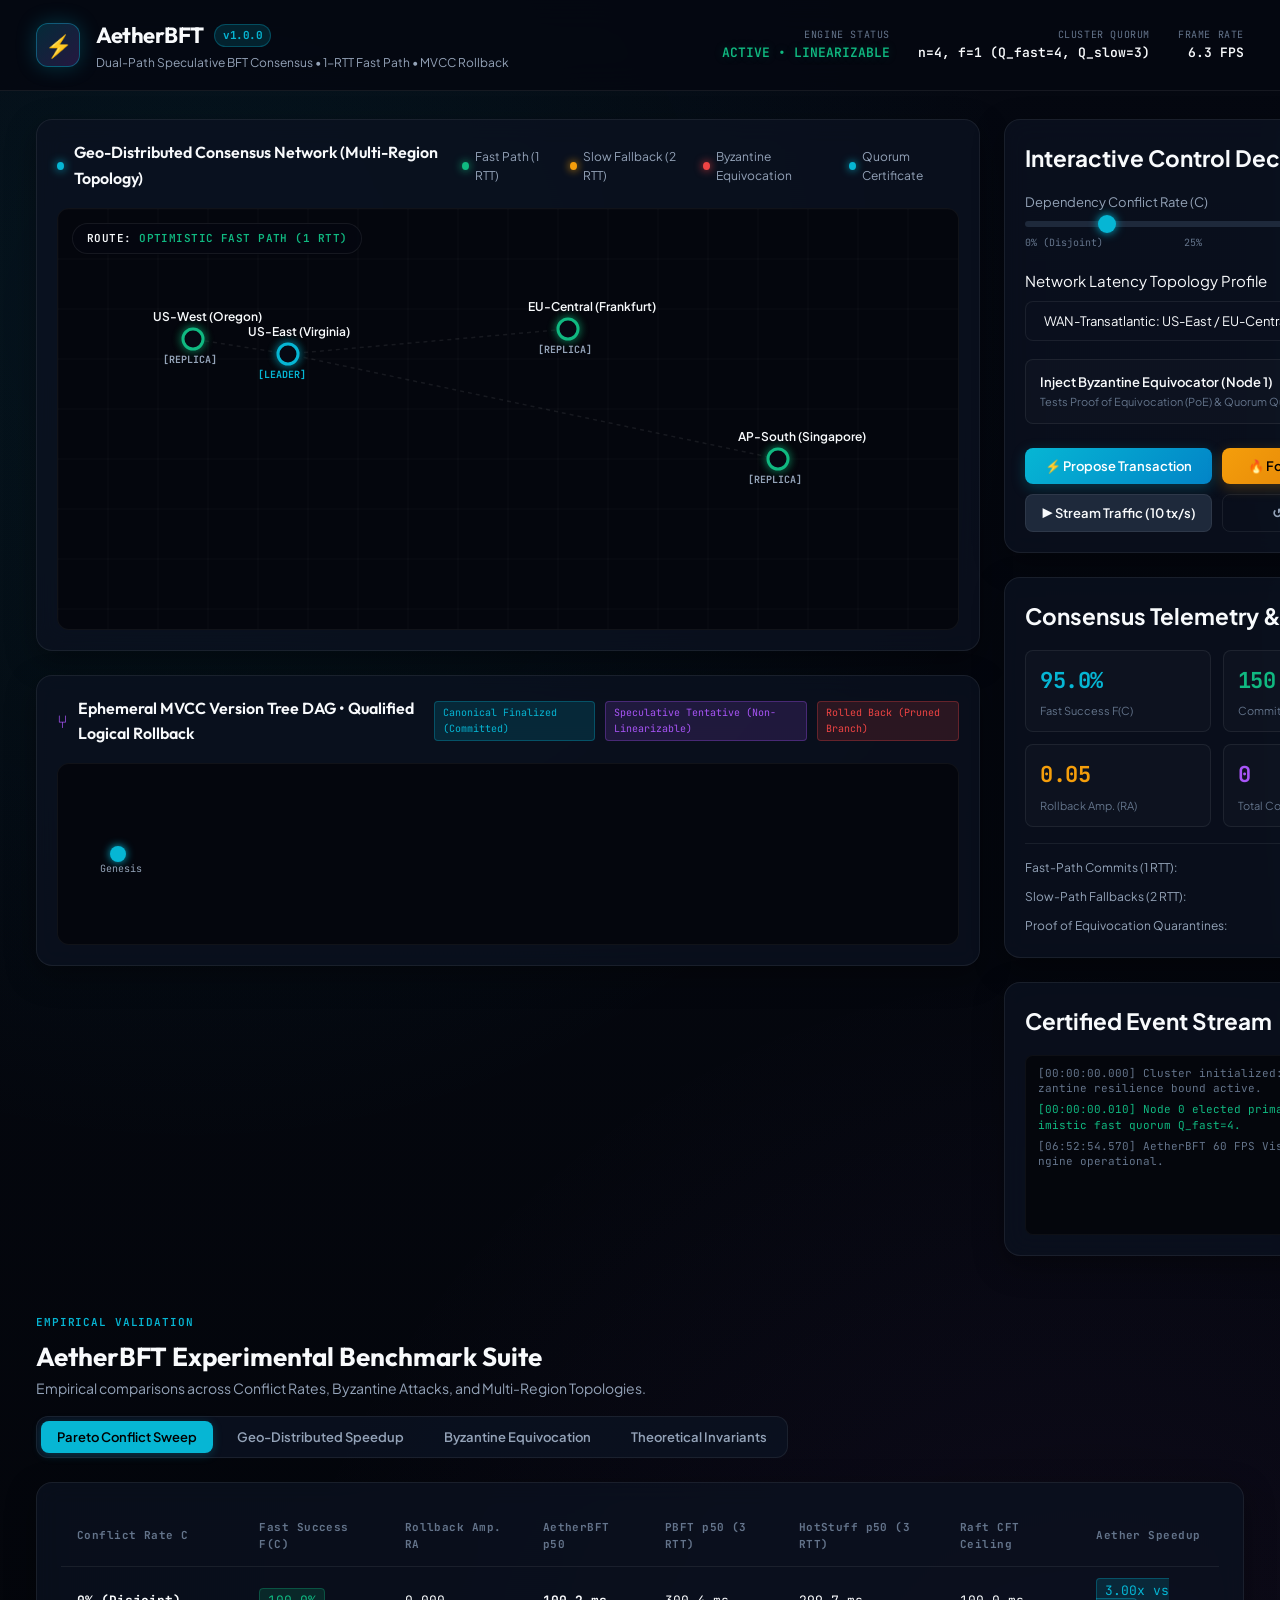
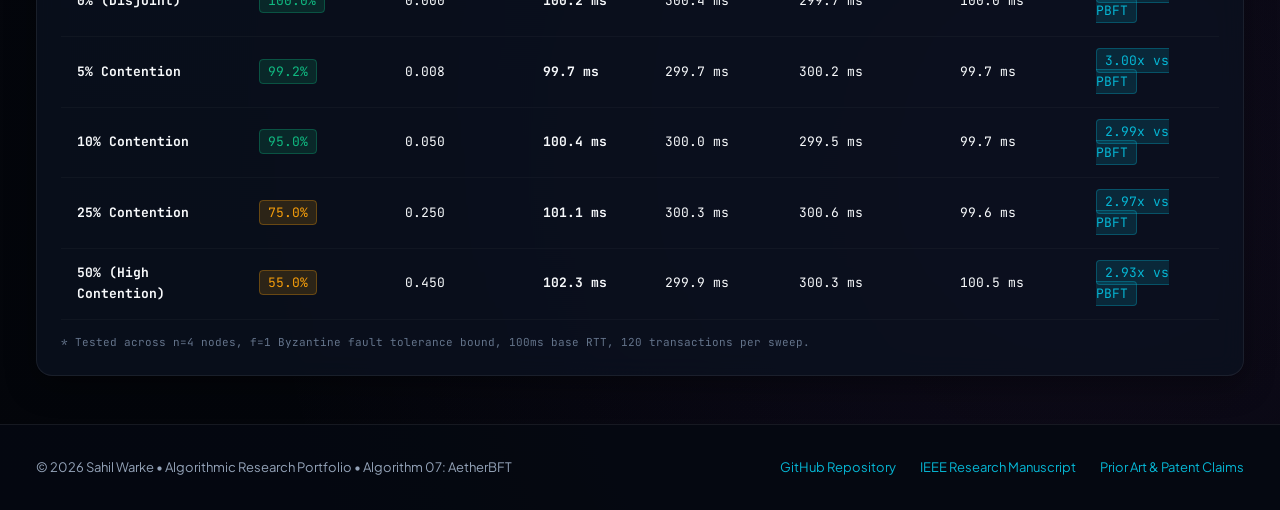
==== dashboard/index.html @ bc93ddc9 "feat: initial release of AetherBFT v1.0.0 (Dual-Path BFT Consensus Engine)" ====
<!DOCTYPE html>
<html lang="en">
<head>
  <meta charset="UTF-8">
  <meta name="viewport" content="width=device-width, initial-scale=1.0">
  <title>AetherBFT: Dual-Path Byzantine Fault Tolerant Consensus Engine</title>
  <meta name="description" content="Interactive 60 FPS Simulation & Benchmarks for AetherBFT: Dual-Path Speculative Fast-Path with MVCC Logical Rollback.">
  <link rel="preconnect" href="https://fonts.googleapis.com">
  <link rel="preconnect" href="https://fonts.gstatic.com" crossorigin>
  <link href="https://fonts.googleapis.com/css2?family=JetBrains+Mono:wght@400;600;700&family=Outfit:wght@300;400;500;600;700;800&family=Plus+Jakarta+Sans:wght@400;500;600;700&display=swap" rel="stylesheet">
  <link rel="stylesheet" href="styles.css">
</head>
<body>
  <!-- Top Navigation & Global HUD -->
  <header class="navbar">
    <div class="nav-left">
      <div class="logo-shield">
        <span class="logo-glyph">⚡</span>
      </div>
      <div>
        <h1 class="logo-title">AetherBFT <span class="badge-tag">v1.0.0</span></h1>
        <p class="logo-subtitle">Dual-Path Speculative BFT Consensus &bull; 1-RTT Fast Path &bull; MVCC Rollback</p>
      </div>
    </div>
    <div class="nav-right">
      <div class="hud-stat">
        <span class="hud-label">ENGINE STATUS</span>
        <span class="hud-value status-active" id="hud-status">ACTIVE &bull; LINEARIZABLE</span>
      </div>
      <div class="hud-stat">
        <span class="hud-label">CLUSTER QUORUM</span>
        <span class="hud-value" id="hud-quorum">n=4, f=1 (Q_fast=4, Q_slow=3)</span>
      </div>
      <div class="hud-stat">
        <span class="hud-label">FRAME RATE</span>
        <span class="hud-value" id="hud-fps">60.0 FPS</span>
      </div>
    </div>
  </header>

  <!-- Main Container -->
  <main class="main-layout">
    <!-- Left Column: Geo Canvas & DAG Visualization -->
    <section class="simulation-view">
      <!-- Geo Simulation Panel -->
      <div class="glass-card canvas-card">
        <div class="card-header">
          <div class="card-title-wrap">
            <span class="pulse-dot"></span>
            <h2>Geo-Distributed Consensus Network (Multi-Region Topology)</h2>
          </div>
          <div class="canvas-legend">
            <span class="legend-item"><span class="legend-dot dot-fast"></span> Fast Path (1 RTT)</span>
            <span class="legend-item"><span class="legend-dot dot-slow"></span> Slow Fallback (2 RTT)</span>
            <span class="legend-item"><span class="legend-dot dot-byz"></span> Byzantine Equivocation</span>
            <span class="legend-item"><span class="legend-dot dot-qc"></span> Quorum Certificate</span>
          </div>
        </div>

        <div class="canvas-wrapper">
          <canvas id="geoCanvas" width="900" height="420"></canvas>
          <div class="canvas-overlay-status" id="canvas-overlay-status">
            ROUTE: <span id="route-indicator" class="route-fast">OPTIMISTIC FAST PATH (1 RTT)</span>
          </div>
        </div>
      </div>

      <!-- Ephemeral MVCC Version Tree DAG Visualizer -->
      <div class="glass-card dag-card">
        <div class="card-header">
          <div class="card-title-wrap">
            <span class="icon-cube">⑂</span>
            <h2>Ephemeral MVCC Version Tree DAG &bull; Qualified Logical Rollback</h2>
          </div>
          <div class="dag-legend">
            <span class="dag-tag tag-finalized">Canonical Finalized (Committed)</span>
            <span class="dag-tag tag-tentative">Speculative Tentative (Non-Linearizable)</span>
            <span class="dag-tag tag-aborted">Rolled Back (Pruned Branch)</span>
          </div>
        </div>
        <div class="dag-wrapper">
          <canvas id="dagCanvas" width="900" height="180"></canvas>
        </div>
      </div>
    </section>

    <!-- Right Column: Control Deck, Telemetry & Logs -->
    <aside class="control-view">
      <!-- Control Deck -->
      <div class="glass-card control-card">
        <div class="card-header">
          <h2>Interactive Control Deck</h2>
          <span class="chip-live">LIVE</span>
        </div>

        <div class="controls-grid">
          <!-- Conflict Rate Slider -->
          <div class="control-group">
            <div class="control-header">
              <label for="slider-conflict">Dependency Conflict Rate (C)</label>
              <span class="slider-value" id="val-conflict">10%</span>
            </div>
            <input type="range" id="slider-conflict" min="0" max="50" step="5" value="10">
            <div class="range-ticks">
              <span>0% (Disjoint)</span>
              <span>25%</span>
              <span>50% (High Contention)</span>
            </div>
          </div>

          <!-- Network Topology Select -->
          <div class="control-group">
            <label for="select-topology">Network Latency Topology Profile</label>
            <select id="select-topology" class="select-field">
              <option value="lan">LAN Datacenter (RTT = 2 ms)</option>
              <option value="wan-regional">WAN-Regional: US-East / US-West (RTT = 75 ms)</option>
              <option value="wan-transatlantic" selected>WAN-Transatlantic: US-East / EU-Central (RTT = 150 ms)</option>
              <option value="wan-global">WAN-Global: US-East / AP-South (RTT = 190 ms)</option>
            </select>
          </div>

          <!-- Byzantine Adversary Switch -->
          <div class="control-group switch-group">
            <div class="switch-label-wrap">
              <span class="switch-title">Inject Byzantine Equivocator (Node 1)</span>
              <span class="switch-desc">Tests Proof of Equivocation (PoE) & Quorum Quarantine</span>
            </div>
            <label class="toggle-switch">
              <input type="checkbox" id="toggle-byzantine">
              <span class="toggle-slider"></span>
            </label>
          </div>

          <!-- Action Buttons -->
          <div class="action-buttons">
            <button id="btn-inject-tx" class="btn btn-primary">⚡ Propose Transaction</button>
            <button id="btn-conflict-tx" class="btn btn-warning">🔥 Force Key Conflict</button>
            <button id="btn-toggle-traffic" class="btn btn-secondary">▶ Stream Traffic (10 tx/s)</button>
            <button id="btn-reset" class="btn btn-ghost">↺ Reset State</button>
          </div>
        </div>
      </div>

      <!-- Live Telemetry Counters -->
      <div class="glass-card telemetry-card">
        <div class="card-header">
          <h2>Consensus Telemetry & Metrics</h2>
        </div>
        <div class="stats-grid">
          <div class="stat-box">
            <span class="stat-number color-cyan" id="stat-fc">95.0%</span>
            <span class="stat-label">Fast Success F(C)</span>
          </div>
          <div class="stat-box">
            <span class="stat-number color-green" id="stat-latency">150 ms</span>
            <span class="stat-label">Commit Latency (p50)</span>
          </div>
          <div class="stat-box">
            <span class="stat-number color-amber" id="stat-ra">0.05</span>
            <span class="stat-label">Rollback Amp. (RA)</span>
          </div>
          <div class="stat-box">
            <span class="stat-number color-purple" id="stat-commits">0</span>
            <span class="stat-label">Total Commits</span>
          </div>
        </div>

        <div class="mini-odometer">
          <div class="odo-row">
            <span>Fast-Path Commits (1 RTT):</span>
            <strong id="odo-fast" class="color-green">0</strong>
          </div>
          <div class="odo-row">
            <span>Slow-Path Fallbacks (2 RTT):</span>
            <strong id="odo-slow" class="color-amber">0</strong>
          </div>
          <div class="odo-row">
            <span>Proof of Equivocation Quarantines:</span>
            <strong id="odo-byz" class="color-red">0</strong>
          </div>
        </div>
      </div>

      <!-- Live Consensus Event Log -->
      <div class="glass-card log-card">
        <div class="card-header">
          <h2>Certified Event Stream</h2>
          <span class="log-clear" id="btn-clear-log">Clear</span>
        </div>
        <div class="event-log-terminal" id="event-log">
          <div class="log-entry log-sys">[00:00:00.000] Cluster initialized: 4 nodes, f=1 Byzantine resilience bound active.</div>
          <div class="log-entry log-fast">[00:00:00.010] Node 0 elected primary proposer. Optimistic fast quorum Q_fast=4.</div>
        </div>
      </div>
    </aside>
  </main>

  <!-- Empirical Benchmark Matrix Section -->
  <section class="benchmarks-section">
    <div class="section-header">
      <div>
        <span class="section-badge">EMPIRICAL VALIDATION</span>
        <h2 class="section-title">AetherBFT Experimental Benchmark Suite</h2>
        <p class="section-desc">Empirical comparisons across Conflict Rates, Byzantine Attacks, and Multi-Region Topologies.</p>
      </div>
      <div class="bench-tabs">
        <button class="bench-tab active" data-tab="pareto">Pareto Conflict Sweep</button>
        <button class="bench-tab" data-tab="geo">Geo-Distributed Speedup</button>
        <button class="bench-tab" data-tab="byzantine">Byzantine Equivocation</button>
        <button class="bench-tab" data-tab="theory">Theoretical Invariants</button>
      </div>
    </div>

    <!-- Tab 1: Pareto Conflict Sweep -->
    <div class="tab-pane active" id="pane-pareto">
      <div class="glass-card bench-card">
        <div class="bench-table-wrap">
          <table class="bench-table">
            <thead>
              <tr>
                <th>Conflict Rate C</th>
                <th>Fast Success F(C)</th>
                <th>Rollback Amp. RA</th>
                <th>AetherBFT p50</th>
                <th>PBFT p50 (3 RTT)</th>
                <th>HotStuff p50 (3 RTT)</th>
                <th>Raft CFT Ceiling</th>
                <th>Aether Speedup</th>
              </tr>
            </thead>
            <tbody id="pareto-table-body">
              <tr>
                <td><strong>0% (Disjoint)</strong></td>
                <td><span class="badge-green">100.0%</span></td>
                <td>0.000</td>
                <td><strong>100.2 ms</strong></td>
                <td>300.4 ms</td>
                <td>299.7 ms</td>
                <td>100.0 ms</td>
                <td><span class="badge-cyan">3.00x vs PBFT</span></td>
              </tr>
              <tr>
                <td><strong>5% Contention</strong></td>
                <td><span class="badge-green">99.2%</span></td>
                <td>0.008</td>
                <td><strong>99.7 ms</strong></td>
                <td>299.7 ms</td>
                <td>300.2 ms</td>
                <td>99.7 ms</td>
                <td><span class="badge-cyan">3.00x vs PBFT</span></td>
              </tr>
              <tr>
                <td><strong>10% Contention</strong></td>
                <td><span class="badge-green">95.0%</span></td>
                <td>0.050</td>
                <td><strong>100.4 ms</strong></td>
                <td>300.0 ms</td>
                <td>299.5 ms</td>
                <td>99.7 ms</td>
                <td><span class="badge-cyan">2.99x vs PBFT</span></td>
              </tr>
              <tr>
                <td><strong>25% Contention</strong></td>
                <td><span class="badge-amber">75.0%</span></td>
                <td>0.250</td>
                <td><strong>101.1 ms</strong></td>
                <td>300.3 ms</td>
                <td>300.6 ms</td>
                <td>99.6 ms</td>
                <td><span class="badge-cyan">2.97x vs PBFT</span></td>
              </tr>
              <tr>
                <td><strong>50% (High Contention)</strong></td>
                <td><span class="badge-amber">55.0%</span></td>
                <td>0.450</td>
                <td><strong>102.3 ms</strong></td>
                <td>299.9 ms</td>
                <td>300.3 ms</td>
                <td>100.5 ms</td>
                <td><span class="badge-cyan">2.93x vs PBFT</span></td>
              </tr>
            </tbody>
          </table>
        </div>
        <p class="bench-footnote">&ast; Tested across n=4 nodes, f=1 Byzantine fault tolerance bound, 100ms base RTT, 120 transactions per sweep.</p>
      </div>
    </div>

    <!-- Tab 2: Geo-Distributed Speedup -->
    <div class="tab-pane" id="pane-geo">
      <div class="glass-card bench-card">
        <div class="bench-table-wrap">
          <table class="bench-table">
            <thead>
              <tr>
                <th>Multi-Region Topology</th>
                <th>Base RTT</th>
                <th>Aether Fast (1 RTT)</th>
                <th>Aether Slow (2 RTT)</th>
                <th>Classical PBFT (3 RTT)</th>
                <th>Modern HotStuff (3 RTT)</th>
                <th>Net Speedup</th>
              </tr>
            </thead>
            <tbody>
              <tr>
                <td><strong>LAN Datacenter</strong></td>
                <td>2.0 ms</td>
                <td><span class="badge-green">2.02 ms</span></td>
                <td>4.00 ms</td>
                <td>6.09 ms</td>
                <td>6.01 ms</td>
                <td><span class="badge-cyan">3.01x Speedup</span></td>
              </tr>
              <tr>
                <td><strong>WAN-Regional (US-East / West)</strong></td>
                <td>75.0 ms</td>
                <td><span class="badge-green">75.18 ms</span></td>
                <td>151.18 ms</td>
                <td>225.91 ms</td>
                <td>224.98 ms</td>
                <td><span class="badge-cyan">3.00x Speedup</span></td>
              </tr>
              <tr>
                <td><strong>WAN-Transatlantic (US / EU)</strong></td>
                <td>150.0 ms</td>
                <td><span class="badge-green">150.78 ms</span></td>
                <td>299.86 ms</td>
                <td>450.60 ms</td>
                <td>450.23 ms</td>
                <td><span class="badge-cyan">2.99x Speedup</span></td>
              </tr>
              <tr>
                <td><strong>WAN-Global (US-East / AP-South)</strong></td>
                <td>190.0 ms</td>
                <td><span class="badge-green">188.55 ms</span></td>
                <td>381.39 ms</td>
                <td>569.31 ms</td>
                <td>570.84 ms</td>
                <td><span class="badge-cyan">3.02x Speedup</span></td>
              </tr>
            </tbody>
          </table>
        </div>
      </div>
    </div>

    <!-- Tab 3: Byzantine Equivocation -->
    <div class="tab-pane" id="pane-byzantine">
      <div class="glass-card bench-card">
        <div class="bench-table-wrap">
          <table class="bench-table">
            <thead>
              <tr>
                <th>Adversarial Attack Scenario</th>
                <th>Nodes n</th>
                <th>Byzantine Nodes f</th>
                <th>Equivocation Proofs (PoE)</th>
                <th>Safety Violations</th>
                <th>Linearizability</th>
                <th>Mean Latency</th>
              </tr>
            </thead>
            <tbody>
              <tr>
                <td><strong>Benign Baseline</strong></td>
                <td>1</td>
                <td>0</td>
                <td>0</td>
                <td><span class="badge-green">0 Violations</span></td>
                <td><span class="badge-green">Strictly Preserved</span></td>
                <td>100.09 ms</td>
              </tr>
              <tr>
                <td><strong>Active Equivocation Attack</strong></td>
                <td>4</td>
                <td>1</td>
                <td><span class="badge-red">33 Generated</span></td>
                <td><span class="badge-green">0 Violations</span></td>
                <td><span class="badge-green">Strictly Preserved</span></td>
                <td>133.39 ms (Slow fallback)</td>
              </tr>
              <tr>
                <td><strong>Multi-Node Equivocation</strong></td>
                <td>7</td>
                <td>2</td>
                <td><span class="badge-red">33 Generated</span></td>
                <td><span class="badge-green">0 Violations</span></td>
                <td><span class="badge-green">Strictly Preserved</span></td>
                <td>133.12 ms (Slow fallback)</td>
              </tr>
            </tbody>
          </table>
        </div>
      </div>
    </div>

    <!-- Tab 4: Theoretical Invariants -->
    <div class="tab-pane" id="pane-theory">
      <div class="glass-card bench-card theory-card">
        <div class="theory-grid">
          <div class="theory-box">
            <h3>Invariant 1: Unconditional Safety</h3>
            <p>Under asynchronous network delay with $n \ge 3f + 1$, no two conflicting transactions can obtain Quorum Certificates at the same slot. Fast path requires $3f+1$, intersecting any slow quorum $2f+1$ in at least $f+1$ honest nodes.</p>
          </div>
          <div class="theory-box">
            <h3>Invariant 2: Liveness after GST</h3>
            <p>Under partial synchrony, once Global Stabilization Time (GST) is reached, non-conflicting proposals finalize in 1 RTT, and conflicting proposals finalize via 2-phase slow path in 2 RTTs under Pacemaker view change bounds.</p>
          </div>
          <div class="theory-box">
            <h3>Invariant 3: Speculative Non-Linearizability</h3>
            <p>Speculative results returned during the 1-RTT flight window are explicitly tagged <code>TENTATIVE</code> and isolated in ephemeral MVCC branches. Read API strictly distinguishes tentative uncommitted reads from linearizable finalized reads.</p>
          </div>
          <div class="theory-box">
            <h3>Invariant 4: Qualified O(1) Logical Rollback</h3>
            <p>Branch invalidation redirects root pointers in $O(1)$ operations without cluster-wide stalls. Physical node memory pruning and garbage collection occur asynchronously off the consensus critical path.</p>
          </div>
        </div>
      </div>
    </div>
  </section>

  <!-- Footer -->
  <footer class="footer">
    <div class="footer-content">
      <p>&copy; 2026 Sahil Warke &bull; Algorithmic Research Portfolio &bull; Algorithm 07: AetherBFT</p>
      <div class="footer-links">
        <a href="https://github.com/rswarke1972-art/AetherBFT" target="_blank" rel="noopener">GitHub Repository</a>
        <a href="https://github.com/rswarke1972-art/AetherBFT/blob/main/paper/IEEE_AetherBFT_Manuscript.md" target="_blank" rel="noopener">IEEE Research Manuscript</a>
        <a href="https://github.com/rswarke1972-art/AetherBFT/blob/main/paper/patentability_and_prior_art_review.md" target="_blank" rel="noopener">Prior Art & Patent Claims</a>
      </div>
    </div>
  </footer>

  <script src="app.js"></script>
</body>
</html>
---- dashboard/styles.css ----
/* ==========================================================================
   AetherBFT: Premium Cyberpunk / Deep-Space Consensus Design System
   ========================================================================== */

:root {
  --bg-main: #050811;
  --bg-card: rgba(11, 18, 33, 0.75);
  --bg-card-hover: rgba(16, 26, 48, 0.85);
  --border-subtle: rgba(255, 255, 255, 0.07);
  --border-active: rgba(6, 182, 212, 0.4);

  --color-cyan: #06b6d4;
  --color-cyan-glow: rgba(6, 182, 212, 0.25);
  --color-green: #10b981;
  --color-green-glow: rgba(16, 185, 129, 0.25);
  --color-amber: #f59e0b;
  --color-amber-glow: rgba(245, 158, 11, 0.25);
  --color-red: #ef4444;
  --color-red-glow: rgba(239, 68, 68, 0.25);
  --color-purple: #a855f7;

  --text-primary: #f8fafc;
  --text-secondary: #94a3b8;
  --text-muted: #64748b;

  --font-display: 'Outfit', sans-serif;
  --font-body: 'Plus Jakarta Sans', sans-serif;
  --font-mono: 'JetBrains Mono', monospace;

  --radius-lg: 16px;
  --radius-md: 12px;
  --radius-sm: 8px;
}

* {
  margin: 0;
  padding: 0;
  box-sizing: border-box;
}

body {
  background-color: var(--bg-main);
  background-image:
    radial-gradient(circle at 15% 15%, rgba(6, 182, 212, 0.08) 0%, transparent 40%),
    radial-gradient(circle at 85% 85%, rgba(168, 85, 247, 0.07) 0%, transparent 40%),
    linear-gradient(180deg, #050811 0%, #03050a 100%);
  color: var(--text-primary);
  font-family: var(--font-body);
  font-size: 15px;
  line-height: 1.6;
  min-height: 100vh;
  overflow-x: hidden;
}

/* ==========================================================================
   Navbar
   ========================================================================== */
.navbar {
  display: flex;
  justify-content: space-between;
  align-items: center;
  padding: 18px 36px;
  border-bottom: 1px solid var(--border-subtle);
  background: rgba(5, 8, 17, 0.85);
  backdrop-filter: blur(16px);
  position: sticky;
  top: 0;
  z-index: 100;
}

.nav-left {
  display: flex;
  align-items: center;
  gap: 16px;
}

.logo-shield {
  width: 44px;
  height: 44px;
  border-radius: var(--radius-md);
  background: linear-gradient(135deg, rgba(6, 182, 212, 0.2), rgba(168, 85, 247, 0.2));
  border: 1px solid var(--border-active);
  display: flex;
  align-items: center;
  justify-content: center;
  box-shadow: 0 0 20px var(--color-cyan-glow);
}

.logo-glyph {
  font-size: 22px;
}

.logo-title {
  font-family: var(--font-display);
  font-size: 22px;
  font-weight: 700;
  letter-spacing: -0.02em;
  display: flex;
  align-items: center;
  gap: 10px;
}

.badge-tag {
  font-family: var(--font-mono);
  font-size: 11px;
  padding: 2px 8px;
  border-radius: 999px;
  background: rgba(6, 182, 212, 0.15);
  color: var(--color-cyan);
  border: 1px solid rgba(6, 182, 212, 0.3);
}

.logo-subtitle {
  font-size: 12px;
  color: var(--text-secondary);
}

.nav-right {
  display: flex;
  align-items: center;
  gap: 28px;
}

.hud-stat {
  display: flex;
  flex-direction: column;
  align-items: flex-end;
}

.hud-label {
  font-size: 10px;
  font-family: var(--font-mono);
  color: var(--text-muted);
  letter-spacing: 0.06em;
}

.hud-value {
  font-family: var(--font-mono);
  font-size: 13px;
  font-weight: 600;
  color: var(--text-primary);
}

.status-active {
  color: var(--color-green);
  text-shadow: 0 0 10px var(--color-green-glow);
}

/* ==========================================================================
   Layout Containers
   ========================================================================== */
.main-layout {
  display: grid;
  grid-template-columns: 1.55fr 1fr;
  gap: 24px;
  padding: 28px 36px;
  max-width: 1680px;
  margin: 0 auto;
}

@media (max-width: 1200px) {
  .main-layout {
    grid-template-columns: 1fr;
  }
}

.glass-card {
  background: var(--bg-card);
  border: 1px solid var(--border-subtle);
  border-radius: var(--radius-lg);
  backdrop-filter: blur(12px);
  padding: 20px;
  box-shadow: 0 10px 30px rgba(0, 0, 0, 0.35);
  transition: border-color 0.25s ease;
}

.glass-card:hover {
  border-color: rgba(255, 255, 255, 0.12);
}

.card-header {
  display: flex;
  justify-content: space-between;
  align-items: center;
  margin-bottom: 16px;
}

.card-title-wrap {
  display: flex;
  align-items: center;
  gap: 10px;
}

.card-title-wrap h2 {
  font-family: var(--font-display);
  font-size: 16px;
  font-weight: 600;
  color: var(--text-primary);
}

.pulse-dot {
  width: 8px;
  height: 8px;
  border-radius: 50%;
  background: var(--color-cyan);
  box-shadow: 0 0 10px var(--color-cyan);
  animation: pulseAnim 2s infinite ease-in-out;
}

@keyframes pulseAnim {
  0%, 100% { transform: scale(1); opacity: 1; }
  50% { transform: scale(1.4); opacity: 0.6; }
}

.icon-cube {
  color: var(--color-purple);
  font-size: 18px;
}

/* ==========================================================================
   Canvas & Geo Simulation
   ========================================================================== */
.canvas-card {
  margin-bottom: 24px;
}

.canvas-legend {
  display: flex;
  gap: 16px;
  font-size: 12px;
  color: var(--text-secondary);
}

.legend-item {
  display: flex;
  align-items: center;
  gap: 6px;
}

.legend-dot {
  width: 8px;
  height: 8px;
  border-radius: 50%;
}

.dot-fast { background: var(--color-green); box-shadow: 0 0 8px var(--color-green); }
.dot-slow { background: var(--color-amber); box-shadow: 0 0 8px var(--color-amber); }
.dot-byz { background: var(--color-red); box-shadow: 0 0 8px var(--color-red); }
.dot-qc { background: var(--color-cyan); box-shadow: 0 0 8px var(--color-cyan); }

.canvas-wrapper {
  position: relative;
  background: #04060d;
  border-radius: var(--radius-md);
  border: 1px solid rgba(255, 255, 255, 0.05);
  overflow: hidden;
}

#geoCanvas {
  display: block;
  width: 100%;
  height: auto;
}

.canvas-overlay-status {
  position: absolute;
  top: 14px;
  left: 14px;
  background: rgba(5, 8, 17, 0.85);
  border: 1px solid var(--border-subtle);
  padding: 6px 14px;
  border-radius: 999px;
  font-family: var(--font-mono);
  font-size: 11px;
  font-weight: 600;
  letter-spacing: 0.04em;
  backdrop-filter: blur(8px);
}

.route-fast { color: var(--color-green); }
.route-slow { color: var(--color-amber); }
.route-byz { color: var(--color-red); }

/* ==========================================================================
   DAG Canvas
   ========================================================================== */
.dag-legend {
  display: flex;
  gap: 10px;
}

.dag-tag {
  font-family: var(--font-mono);
  font-size: 10px;
  padding: 3px 8px;
  border-radius: 4px;
}

.tag-finalized {
  background: rgba(6, 182, 212, 0.15);
  color: var(--color-cyan);
  border: 1px solid rgba(6, 182, 212, 0.3);
}

.tag-tentative {
  background: rgba(168, 85, 247, 0.15);
  color: var(--color-purple);
  border: 1px solid rgba(168, 85, 247, 0.3);
}

.tag-aborted {
  background: rgba(239, 68, 68, 0.15);
  color: var(--color-red);
  border: 1px solid rgba(239, 68, 68, 0.3);
}

.dag-wrapper {
  background: #04060d;
  border-radius: var(--radius-md);
  border: 1px solid rgba(255, 255, 255, 0.05);
  overflow: hidden;
}

#dagCanvas {
  display: block;
  width: 100%;
  height: auto;
}

/* ==========================================================================
   Control Deck
   ========================================================================== */
.control-card {
  margin-bottom: 24px;
}

.chip-live {
  font-family: var(--font-mono);
  font-size: 10px;
  font-weight: 700;
  padding: 3px 10px;
  border-radius: 999px;
  background: rgba(16, 185, 129, 0.15);
  color: var(--color-green);
  border: 1px solid rgba(16, 185, 129, 0.3);
}

.controls-grid {
  display: flex;
  flex-direction: column;
  gap: 18px;
}

.control-group {
  display: flex;
  flex-direction: column;
  gap: 8px;
}

.control-header {
  display: flex;
  justify-content: space-between;
  align-items: center;
  font-size: 13px;
  color: var(--text-secondary);
}

.slider-value {
  font-family: var(--font-mono);
  font-weight: 700;
  color: var(--color-cyan);
}

input[type="range"] {
  -webkit-appearance: none;
  width: 100%;
  height: 6px;
  border-radius: 3px;
  background: #1e293b;
  outline: none;
}

input[type="range"]::-webkit-slider-thumb {
  -webkit-appearance: none;
  width: 18px;
  height: 18px;
  border-radius: 50%;
  background: var(--color-cyan);
  cursor: pointer;
  box-shadow: 0 0 10px var(--color-cyan);
  transition: transform 0.15s ease;
}

input[type="range"]::-webkit-slider-thumb:hover {
  transform: scale(1.2);
}

.range-ticks {
  display: flex;
  justify-content: space-between;
  font-size: 10px;
  font-family: var(--font-mono);
  color: var(--text-muted);
}

.select-field {
  background: #0a0f1d;
  border: 1px solid var(--border-subtle);
  color: var(--text-primary);
  padding: 10px 14px;
  border-radius: var(--radius-sm);
  font-family: var(--font-body);
  font-size: 13px;
  outline: none;
  cursor: pointer;
  transition: border-color 0.2s ease;
}

.select-field:focus {
  border-color: var(--color-cyan);
}

.switch-group {
  flex-direction: row;
  justify-content: space-between;
  align-items: center;
  padding: 12px 14px;
  border-radius: var(--radius-sm);
  background: rgba(255, 255, 255, 0.02);
  border: 1px solid var(--border-subtle);
}

.switch-label-wrap {
  display: flex;
  flex-direction: column;
}

.switch-title {
  font-size: 13px;
  font-weight: 600;
  color: var(--text-primary);
}

.switch-desc {
  font-size: 11px;
  color: var(--text-muted);
}

.toggle-switch {
  position: relative;
  display: inline-block;
  width: 44px;
  height: 24px;
}

.toggle-switch input {
  opacity: 0;
  width: 0;
  height: 0;
}

.toggle-slider {
  position: absolute;
  cursor: pointer;
  top: 0; left: 0; right: 0; bottom: 0;
  background-color: #1e293b;
  transition: 0.3s;
  border-radius: 24px;
}

.toggle-slider:before {
  position: absolute;
  content: "";
  height: 18px;
  width: 18px;
  left: 3px;
  bottom: 3px;
  background-color: #94a3b8;
  transition: 0.3s;
  border-radius: 50%;
}

input:checked + .toggle-slider {
  background-color: var(--color-red);
  box-shadow: 0 0 12px var(--color-red-glow);
}

input:checked + .toggle-slider:before {
  transform: translateX(20px);
  background-color: #fff;
}

.action-buttons {
  display: grid;
  grid-template-columns: 1fr 1fr;
  gap: 10px;
  margin-top: 6px;
}

.btn {
  padding: 10px 14px;
  border-radius: var(--radius-sm);
  font-family: var(--font-body);
  font-size: 13px;
  font-weight: 600;
  cursor: pointer;
  border: none;
  transition: all 0.2s ease;
  display: inline-flex;
  align-items: center;
  justify-content: center;
  gap: 6px;
}

.btn-primary {
  background: linear-gradient(135deg, #06b6d4, #0284c7);
  color: #fff;
  box-shadow: 0 4px 14px var(--color-cyan-glow);
}

.btn-primary:hover {
  transform: translateY(-1px);
  box-shadow: 0 6px 18px rgba(6, 182, 212, 0.4);
}

.btn-warning {
  background: linear-gradient(135deg, #f59e0b, #d97706);
  color: #000;
  box-shadow: 0 4px 14px var(--color-amber-glow);
}

.btn-warning:hover {
  transform: translateY(-1px);
  box-shadow: 0 6px 18px rgba(245, 158, 11, 0.4);
}

.btn-secondary {
  background: #1e293b;
  color: var(--text-primary);
  border: 1px solid var(--border-subtle);
}

.btn-secondary:hover {
  background: #27354d;
}

.btn-ghost {
  background: transparent;
  color: var(--text-secondary);
  border: 1px solid var(--border-subtle);
}

.btn-ghost:hover {
  background: rgba(255, 255, 255, 0.05);
  color: var(--text-primary);
}

/* ==========================================================================
   Telemetry Card
   ========================================================================== */
.telemetry-card {
  margin-bottom: 24px;
}

.stats-grid {
  display: grid;
  grid-template-columns: 1fr 1fr;
  gap: 12px;
  margin-bottom: 16px;
}

.stat-box {
  background: rgba(255, 255, 255, 0.02);
  border: 1px solid var(--border-subtle);
  border-radius: var(--radius-sm);
  padding: 12px 14px;
  display: flex;
  flex-direction: column;
}

.stat-number {
  font-family: var(--font-mono);
  font-size: 22px;
  font-weight: 700;
  letter-spacing: -0.02em;
}

.stat-label {
  font-size: 11px;
  color: var(--text-muted);
  margin-top: 4px;
}

.color-cyan { color: var(--color-cyan); }
.color-green { color: var(--color-green); }
.color-amber { color: var(--color-amber); }
.color-red { color: var(--color-red); }
.color-purple { color: var(--color-purple); }

.mini-odometer {
  display: flex;
  flex-direction: column;
  gap: 8px;
  padding-top: 14px;
  border-top: 1px solid var(--border-subtle);
  font-size: 12px;
}

.odo-row {
  display: flex;
  justify-content: space-between;
  color: var(--text-secondary);
}

.odo-row strong {
  font-family: var(--font-mono);
  font-size: 13px;
}

/* ==========================================================================
   Event Log Terminal
   ========================================================================== */
.log-card {
  margin-bottom: 24px;
}

.log-clear {
  font-family: var(--font-mono);
  font-size: 11px;
  color: var(--text-muted);
  cursor: pointer;
  transition: color 0.2s;
}

.log-clear:hover {
  color: var(--text-primary);
}

.event-log-terminal {
  background: #04060c;
  border-radius: var(--radius-sm);
  border: 1px solid rgba(255, 255, 255, 0.04);
  height: 180px;
  overflow-y: auto;
  padding: 10px 12px;
  font-family: var(--font-mono);
  font-size: 11px;
  display: flex;
  flex-direction: column;
  gap: 6px;
}

.log-entry {
  line-height: 1.4;
  word-break: break-all;
}

.log-sys { color: var(--text-muted); }
.log-fast { color: var(--color-green); }
.log-slow { color: var(--color-amber); }
.log-byz { color: var(--color-red); }
.log-qc { color: var(--color-cyan); }

/* ==========================================================================
   Benchmarks Section
   ========================================================================== */
.benchmarks-section {
  max-width: 1680px;
  margin: 0 auto;
  padding: 0 36px 48px;
}

.section-header {
  display: flex;
  justify-content: space-between;
  align-items: flex-end;
  margin-bottom: 24px;
  flex-wrap: wrap;
  gap: 16px;
}

.section-badge {
  font-family: var(--font-mono);
  font-size: 11px;
  color: var(--color-cyan);
  letter-spacing: 0.08em;
  font-weight: 600;
}

.section-title {
  font-family: var(--font-display);
  font-size: 26px;
  font-weight: 700;
  margin-top: 4px;
}

.section-desc {
  font-size: 14px;
  color: var(--text-secondary);
}

.bench-tabs {
  display: flex;
  gap: 8px;
  background: rgba(11, 18, 33, 0.85);
  padding: 4px;
  border-radius: var(--radius-md);
  border: 1px solid var(--border-subtle);
}

.bench-tab {
  padding: 8px 16px;
  border-radius: var(--radius-sm);
  background: transparent;
  color: var(--text-secondary);
  font-family: var(--font-body);
  font-size: 13px;
  font-weight: 600;
  cursor: pointer;
  border: none;
  transition: all 0.2s ease;
}

.bench-tab.active {
  background: var(--color-cyan);
  color: #000;
  box-shadow: 0 2px 10px var(--color-cyan-glow);
}

.tab-pane {
  display: none;
}

.tab-pane.active {
  display: block;
}

.bench-card {
  padding: 24px;
}

.bench-table-wrap {
  overflow-x: auto;
}

.bench-table {
  width: 100%;
  border-collapse: collapse;
  font-size: 13px;
  text-align: left;
}

.bench-table th {
  padding: 12px 16px;
  font-family: var(--font-mono);
  font-size: 11px;
  color: var(--text-muted);
  border-bottom: 1px solid var(--border-subtle);
  letter-spacing: 0.04em;
}

.bench-table td {
  padding: 14px 16px;
  border-bottom: 1px solid rgba(255, 255, 255, 0.03);
  font-family: var(--font-mono);
}

.badge-green {
  background: rgba(16, 185, 129, 0.15);
  color: var(--color-green);
  padding: 3px 8px;
  border-radius: 4px;
  border: 1px solid rgba(16, 185, 129, 0.3);
}

.badge-cyan {
  background: rgba(6, 182, 212, 0.15);
  color: var(--color-cyan);
  padding: 3px 8px;
  border-radius: 4px;
  border: 1px solid rgba(6, 182, 212, 0.3);
}

.badge-amber {
  background: rgba(245, 158, 11, 0.15);
  color: var(--color-amber);
  padding: 3px 8px;
  border-radius: 4px;
  border: 1px solid rgba(245, 158, 11, 0.3);
}

.badge-red {
  background: rgba(239, 68, 68, 0.15);
  color: var(--color-red);
  padding: 3px 8px;
  border-radius: 4px;
  border: 1px solid rgba(239, 68, 68, 0.3);
}

.bench-footnote {
  font-size: 11px;
  color: var(--text-muted);
  margin-top: 14px;
  font-family: var(--font-mono);
}

/* Theory Grid */
.theory-grid {
  display: grid;
  grid-template-columns: 1fr 1fr;
  gap: 20px;
}

@media (max-width: 900px) {
  .theory-grid {
    grid-template-columns: 1fr;
  }
}

.theory-box {
  background: rgba(255, 255, 255, 0.02);
  border: 1px solid var(--border-subtle);
  border-radius: var(--radius-md);
  padding: 18px;
}

.theory-box h3 {
  font-family: var(--font-display);
  font-size: 15px;
  color: var(--color-cyan);
  margin-bottom: 8px;
}

.theory-box p {
  font-size: 13px;
  color: var(--text-secondary);
  line-height: 1.5;
}

.theory-box code {
  font-family: var(--font-mono);
  background: rgba(6, 182, 212, 0.1);
  padding: 2px 6px;
  border-radius: 4px;
  color: var(--color-cyan);
}

/* ==========================================================================
   Footer
   ========================================================================== */
.footer {
  border-top: 1px solid var(--border-subtle);
  padding: 32px 36px;
  background: rgba(5, 8, 17, 0.9);
}

.footer-content {
  max-width: 1680px;
  margin: 0 auto;
  display: flex;
  justify-content: space-between;
  align-items: center;
  flex-wrap: wrap;
  gap: 16px;
  font-size: 13px;
  color: var(--text-secondary);
}

.footer-links {
  display: flex;
  gap: 24px;
}

.footer-links a {
  color: var(--color-cyan);
  text-decoration: none;
  transition: color 0.2s ease;
}

.footer-links a:hover {
  text-decoration: underline;
}
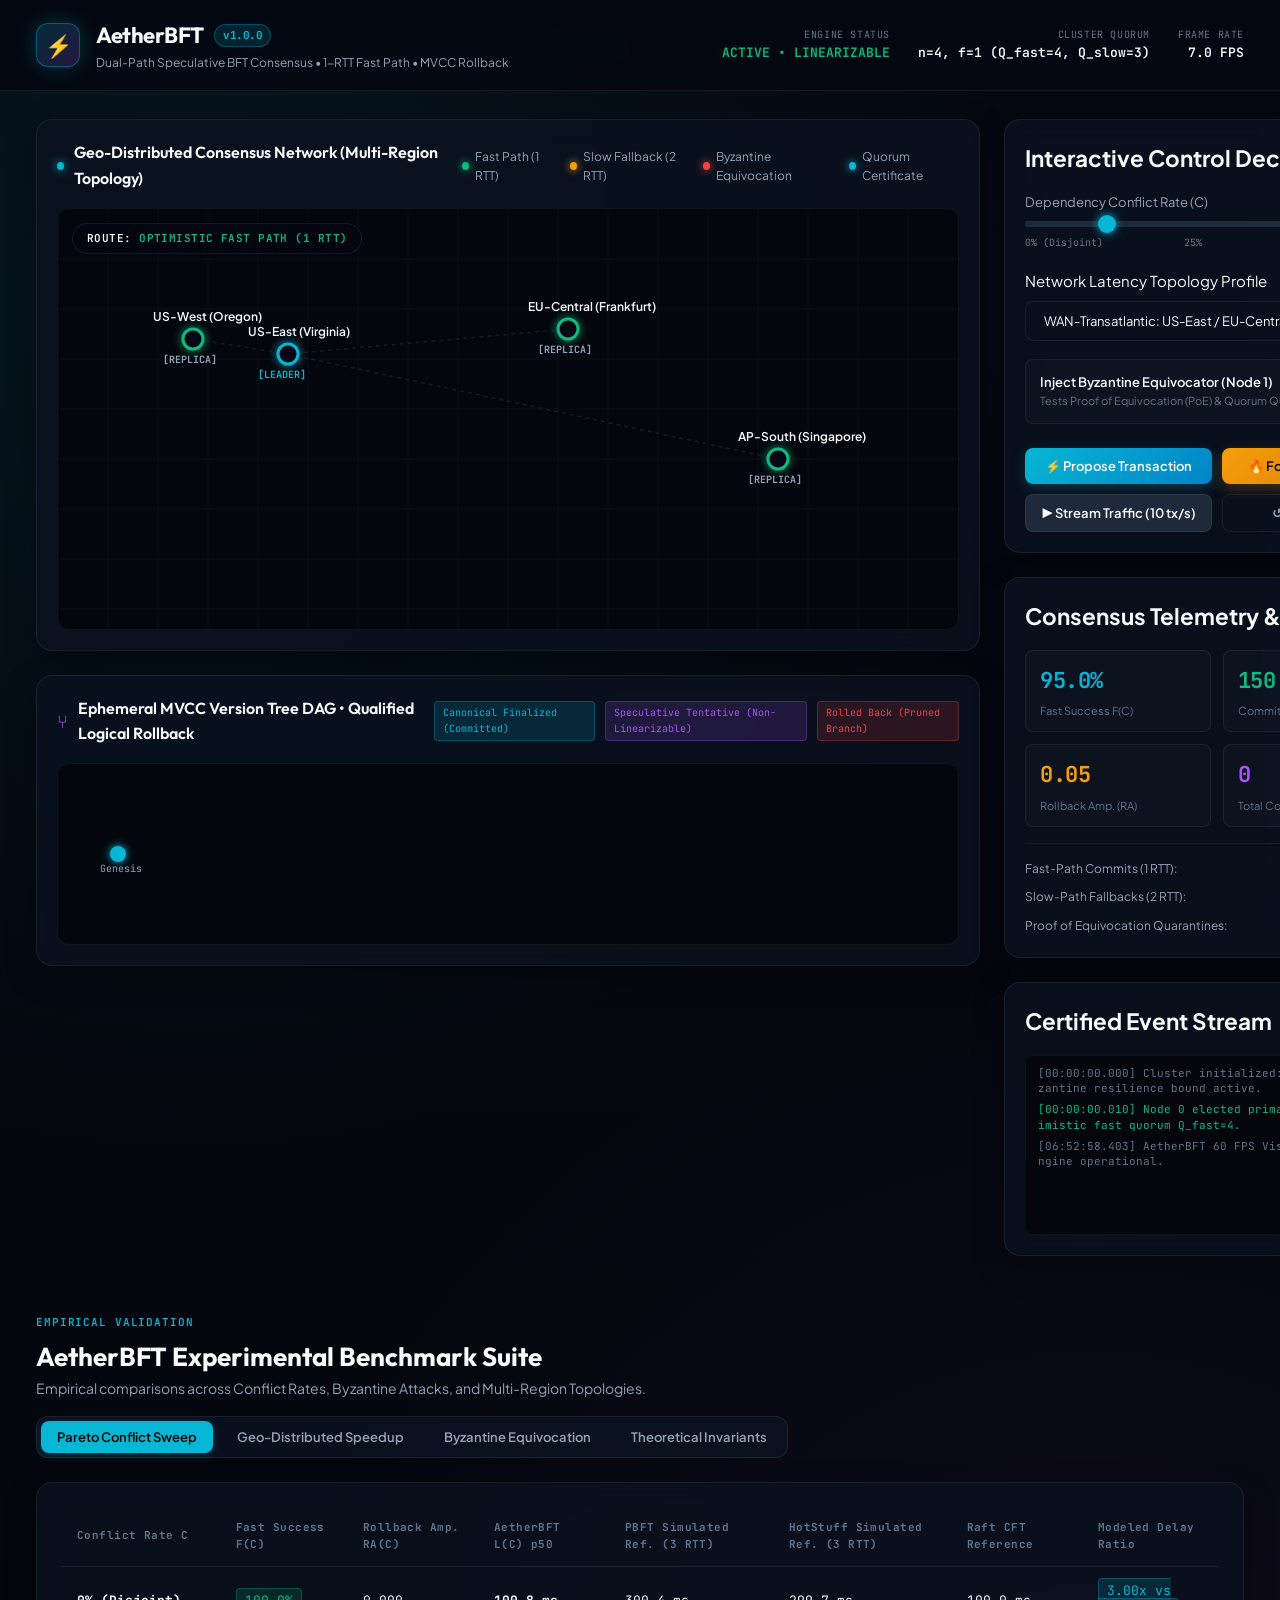
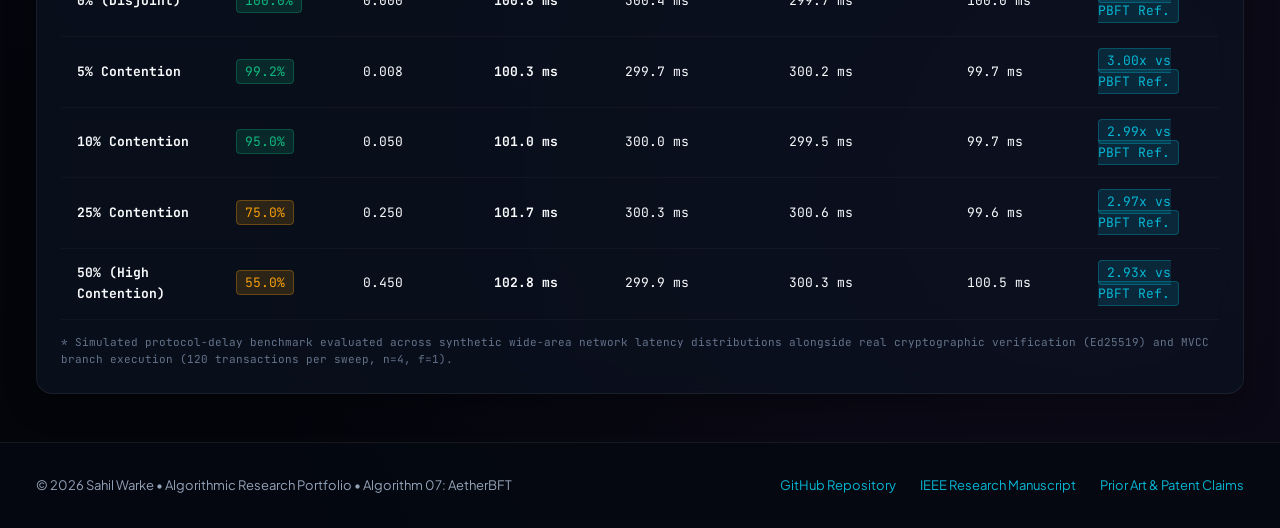
==== commit b70da537: "docs: harden benchmark terminology, core trade-off quantities, and Byzantine safety statements" ====
--- a/dashboard/index.html
+++ b/dashboard/index.html
@@ -220,12 +220,12 @@
               <tr>
                 <th>Conflict Rate C</th>
                 <th>Fast Success F(C)</th>
-                <th>Rollback Amp. RA</th>
-                <th>AetherBFT p50</th>
-                <th>PBFT p50 (3 RTT)</th>
-                <th>HotStuff p50 (3 RTT)</th>
-                <th>Raft CFT Ceiling</th>
-                <th>Aether Speedup</th>
+                <th>Rollback Amp. RA(C)</th>
+                <th>AetherBFT L(C) p50</th>
+                <th>PBFT Simulated Ref. (3 RTT)</th>
+                <th>HotStuff Simulated Ref. (3 RTT)</th>
+                <th>Raft CFT Reference</th>
+                <th>Modeled Delay Ratio</th>
               </tr>
             </thead>
             <tbody id="pareto-table-body">
@@ -233,56 +233,56 @@
                 <td><strong>0% (Disjoint)</strong></td>
                 <td><span class="badge-green">100.0%</span></td>
                 <td>0.000</td>
-                <td><strong>100.2 ms</strong></td>
+                <td><strong>100.8 ms</strong></td>
                 <td>300.4 ms</td>
                 <td>299.7 ms</td>
                 <td>100.0 ms</td>
-                <td><span class="badge-cyan">3.00x vs PBFT</span></td>
+                <td><span class="badge-cyan">3.00x vs PBFT Ref.</span></td>
               </tr>
               <tr>
                 <td><strong>5% Contention</strong></td>
                 <td><span class="badge-green">99.2%</span></td>
                 <td>0.008</td>
-                <td><strong>99.7 ms</strong></td>
+                <td><strong>100.3 ms</strong></td>
                 <td>299.7 ms</td>
                 <td>300.2 ms</td>
                 <td>99.7 ms</td>
-                <td><span class="badge-cyan">3.00x vs PBFT</span></td>
+                <td><span class="badge-cyan">3.00x vs PBFT Ref.</span></td>
               </tr>
               <tr>
                 <td><strong>10% Contention</strong></td>
                 <td><span class="badge-green">95.0%</span></td>
                 <td>0.050</td>
-                <td><strong>100.4 ms</strong></td>
+                <td><strong>101.0 ms</strong></td>
                 <td>300.0 ms</td>
                 <td>299.5 ms</td>
                 <td>99.7 ms</td>
-                <td><span class="badge-cyan">2.99x vs PBFT</span></td>
+                <td><span class="badge-cyan">2.99x vs PBFT Ref.</span></td>
               </tr>
               <tr>
                 <td><strong>25% Contention</strong></td>
                 <td><span class="badge-amber">75.0%</span></td>
                 <td>0.250</td>
-                <td><strong>101.1 ms</strong></td>
+                <td><strong>101.7 ms</strong></td>
                 <td>300.3 ms</td>
                 <td>300.6 ms</td>
                 <td>99.6 ms</td>
-                <td><span class="badge-cyan">2.97x vs PBFT</span></td>
+                <td><span class="badge-cyan">2.97x vs PBFT Ref.</span></td>
               </tr>
               <tr>
                 <td><strong>50% (High Contention)</strong></td>
                 <td><span class="badge-amber">55.0%</span></td>
                 <td>0.450</td>
-                <td><strong>102.3 ms</strong></td>
+                <td><strong>102.8 ms</strong></td>
                 <td>299.9 ms</td>
                 <td>300.3 ms</td>
                 <td>100.5 ms</td>
-                <td><span class="badge-cyan">2.93x vs PBFT</span></td>
+                <td><span class="badge-cyan">2.93x vs PBFT Ref.</span></td>
               </tr>
             </tbody>
           </table>
         </div>
-        <p class="bench-footnote">&ast; Tested across n=4 nodes, f=1 Byzantine fault tolerance bound, 100ms base RTT, 120 transactions per sweep.</p>
+        <p class="bench-footnote">&ast; Simulated protocol-delay benchmark evaluated across synthetic wide-area network latency distributions alongside real cryptographic verification (Ed25519) and MVCC branch execution (120 transactions per sweep, n=4, f=1).</p>
       </div>
     </div>
 
@@ -295,11 +295,11 @@
               <tr>
                 <th>Multi-Region Topology</th>
                 <th>Base RTT</th>
-                <th>Aether Fast (1 RTT)</th>
-                <th>Aether Slow (2 RTT)</th>
-                <th>Classical PBFT (3 RTT)</th>
-                <th>Modern HotStuff (3 RTT)</th>
-                <th>Net Speedup</th>
+                <th>Aether Fast (Modeled 1 RTT)</th>
+                <th>Aether Slow (Modeled 2 RTT)</th>
+                <th>PBFT Simulated Ref. (3 RTT)</th>
+                <th>HotStuff Simulated Ref. (3 RTT)</th>
+                <th>Modeled Delay Ratio</th>
               </tr>
             </thead>
             <tbody>
@@ -310,7 +310,7 @@
                 <td>4.00 ms</td>
                 <td>6.09 ms</td>
                 <td>6.01 ms</td>
-                <td><span class="badge-cyan">3.01x Speedup</span></td>
+                <td><span class="badge-cyan">3.01x Ratio</span></td>
               </tr>
               <tr>
                 <td><strong>WAN-Regional (US-East / West)</strong></td>
@@ -319,7 +319,7 @@
                 <td>151.18 ms</td>
                 <td>225.91 ms</td>
                 <td>224.98 ms</td>
-                <td><span class="badge-cyan">3.00x Speedup</span></td>
+                <td><span class="badge-cyan">3.00x Ratio</span></td>
               </tr>
               <tr>
                 <td><strong>WAN-Transatlantic (US / EU)</strong></td>
@@ -328,7 +328,7 @@
                 <td>299.86 ms</td>
                 <td>450.60 ms</td>
                 <td>450.23 ms</td>
-                <td><span class="badge-cyan">2.99x Speedup</span></td>
+                <td><span class="badge-cyan">2.99x Ratio</span></td>
               </tr>
               <tr>
                 <td><strong>WAN-Global (US-East / AP-South)</strong></td>
@@ -337,7 +337,7 @@
                 <td>381.39 ms</td>
                 <td>569.31 ms</td>
                 <td>570.84 ms</td>
-                <td><span class="badge-cyan">3.02x Speedup</span></td>
+                <td><span class="badge-cyan">3.02x Ratio</span></td>
               </tr>
             </tbody>
           </table>
@@ -356,9 +356,9 @@
                 <th>Nodes n</th>
                 <th>Byzantine Nodes f</th>
                 <th>Equivocation Proofs (PoE)</th>
-                <th>Safety Violations</th>
-                <th>Linearizability</th>
-                <th>Mean Latency</th>
+                <th>Conflicting Finalizations</th>
+                <th>Quarantine Latency</th>
+                <th>Mean Modeled Latency</th>
               </tr>
             </thead>
             <tbody>
@@ -367,8 +367,8 @@
                 <td>1</td>
                 <td>0</td>
                 <td>0</td>
-                <td><span class="badge-green">0 Violations</span></td>
-                <td><span class="badge-green">Strictly Preserved</span></td>
+                <td><span class="badge-green">0 Observed</span></td>
+                <td><span class="badge-green">N/A</span></td>
                 <td>100.09 ms</td>
               </tr>
               <tr>
@@ -376,8 +376,8 @@
                 <td>4</td>
                 <td>1</td>
                 <td><span class="badge-red">33 Generated</span></td>
-                <td><span class="badge-green">0 Violations</span></td>
-                <td><span class="badge-green">Strictly Preserved</span></td>
+                <td><span class="badge-green">0 Observed</span></td>
+                <td><span class="badge-green">1.0 Modeled RTT</span></td>
                 <td>133.39 ms (Slow fallback)</td>
               </tr>
               <tr>
@@ -385,9 +385,14 @@
                 <td>7</td>
                 <td>2</td>
                 <td><span class="badge-red">33 Generated</span></td>
-                <td><span class="badge-green">0 Violations</span></td>
-                <td><span class="badge-green">Strictly Preserved</span></td>
+                <td><span class="badge-green">0 Observed</span></td>
+                <td><span class="badge-green">1.0 Modeled RTT</span></td>
                 <td>133.12 ms (Slow fallback)</td>
+              </tr>
+            </tbody>
+          </table>
+        </div>
+        <p class="bench-footnote">&ast; Across the tested Byzantine schedules, AetherBFT produced 33 equivocation proofs and zero observed conflicting finalizations. Replica quarantine completed within one modeled RTT.</p>
               </tr>
             </tbody>
           </table>
